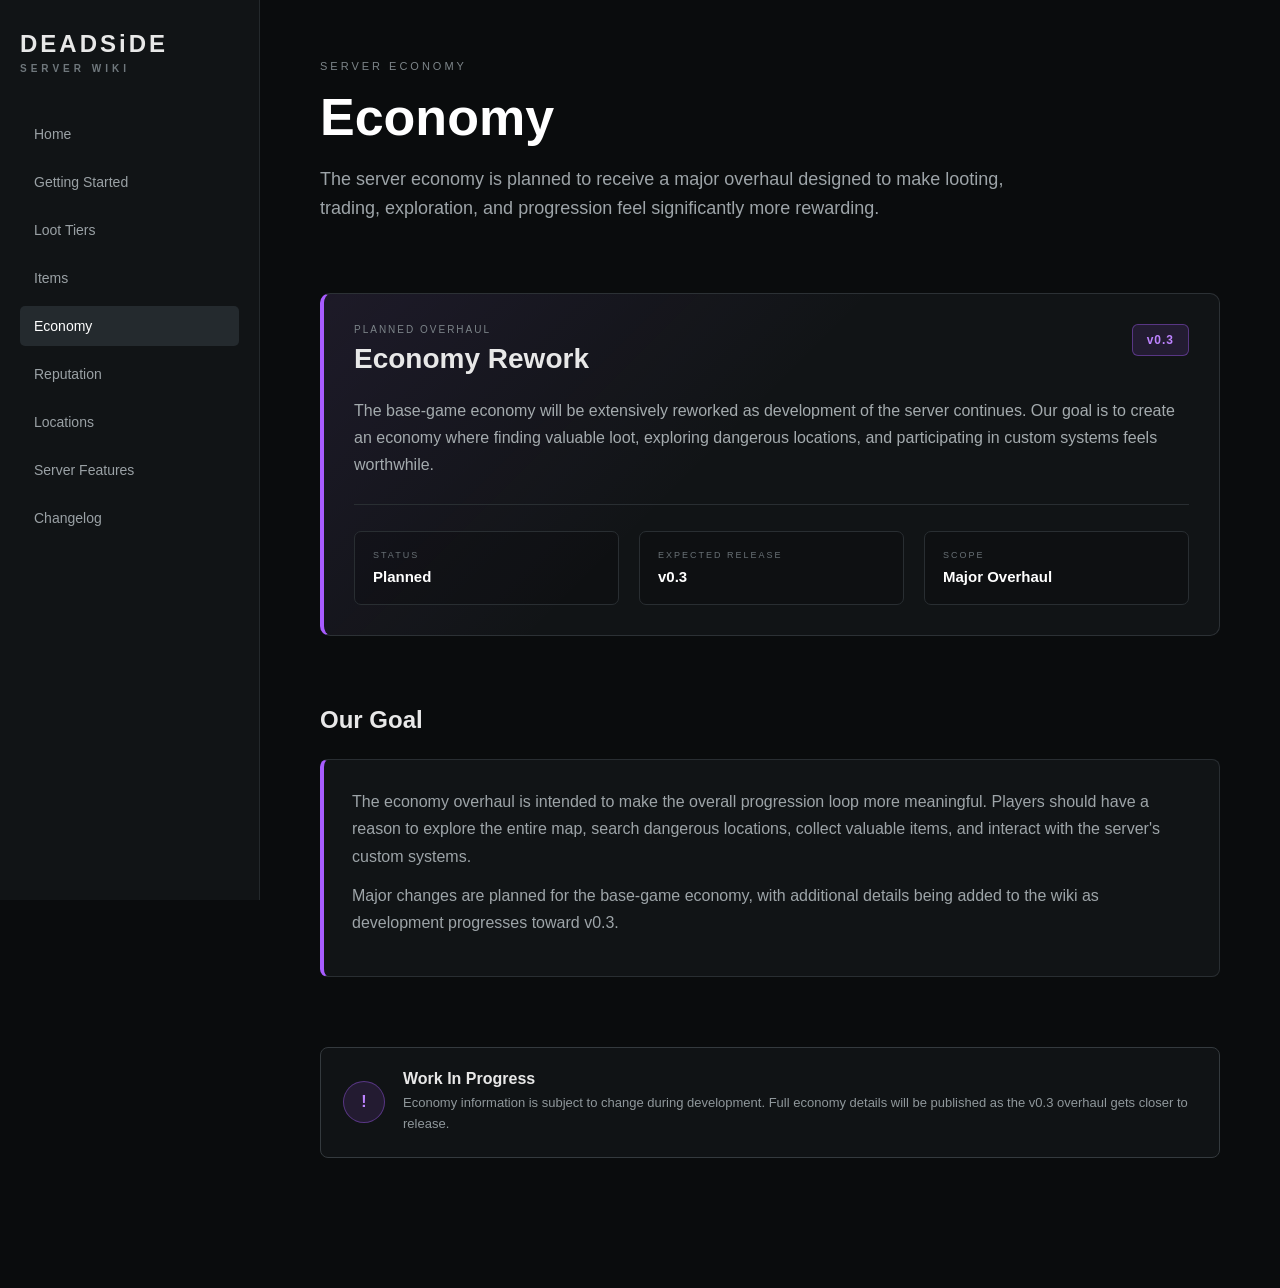
==== economy.html @ f86b20c0 "added economy page" ====
<!DOCTYPE html>
<html lang="en">

<head>
    <meta charset="UTF-8">
    <meta name="viewport" content="width=device-width, initial-scale=1.0">

    <title>Economy | Deadside Wiki</title>

    <link rel="stylesheet" href="style.css">
</head>

<body>

    <!-- SIDEBAR -->
    <aside class="sidebar">

        <div class="logo">
            DEADSiDE
            <span>SERVER WIKI</span>
        </div>

        <nav>
            <a href="index.html">Home</a>
            <a href="getting-started.html">Getting Started</a>
            <a href="loot-tiers.html">Loot Tiers</a>
            <a href="items.html">Items</a>
            <a href="economy.html" class="active">Economy</a>
            <a href="#">Reputation</a>
            <a href="#">Locations</a>
            <a href="#">Server Features</a>
            <a href="#">Changelog</a>
        </nav>

    </aside>


    <!-- MAIN CONTENT -->
    <main class="content">

        <header class="hero">

            <p class="eyebrow">
                SERVER ECONOMY
            </p>

            <h1>Economy</h1>

            <p class="hero-text">
                The server economy is planned to receive a major overhaul
                designed to make looting, trading, exploration, and progression
                feel significantly more rewarding.
            </p>

        </header>


        <section class="section">

            <div class="economy-roadmap">

                <div class="economy-roadmap-header">

                    <div>
                        <p class="economy-label">PLANNED OVERHAUL</p>
                        <h2>Economy Rework</h2>
                    </div>

                    <span class="version-badge">
                        v0.3
                    </span>

                </div>


                <p class="economy-description">
                    The base-game economy will be extensively reworked as
                    development of the server continues. Our goal is to create
                    an economy where finding valuable loot, exploring dangerous
                    locations, and participating in custom systems feels
                    worthwhile.
                </p>


                <div class="economy-divider"></div>


                <div class="economy-info">

                    <div class="economy-info-block">
                        <span>STATUS</span>
                        <strong>Planned</strong>
                    </div>

                    <div class="economy-info-block">
                        <span>EXPECTED RELEASE</span>
                        <strong>v0.3</strong>
                    </div>

                    <div class="economy-info-block">
                        <span>SCOPE</span>
                        <strong>Major Overhaul</strong>
                    </div>

                </div>

            </div>

        </section>


        <section class="section">

            <h2>Our Goal</h2>

            <div class="guide-panel">

                <p>
                    The economy overhaul is intended to make the overall
                    progression loop more meaningful. Players should have a
                    reason to explore the entire map, search dangerous
                    locations, collect valuable items, and interact with the
                    server's custom systems.
                </p>

                <p>
                    Major changes are planned for the base-game economy,
                    with additional details being added to the wiki as
                    development progresses toward v0.3.
                </p>

            </div>

        </section>


        <section class="section">

            <div class="development-notice">

                <span class="development-icon">!</span>

                <div>
                    <h3>Work In Progress</h3>

                    <p>
                        Economy information is subject to change during
                        development. Full economy details will be published
                        as the v0.3 overhaul gets closer to release.
                    </p>
                </div>

            </div>

        </section>

    </main>

</body>

</html>
---- style.css ----
* {
    margin: 0;
    padding: 0;
    box-sizing: border-box;
}

body {
    font-family: Arial, Helvetica, sans-serif;
    background: #0a0c0d;
    color: #e8e8e8;
    display: flex;
    min-height: 100vh;
}


/* SIDEBAR */

.sidebar {
    width: 260px;
    background: #111416;
    border-right: 1px solid #24292c;
    padding: 30px 20px;
    position: fixed;
    height: 100vh;
}

.logo {
    font-size: 24px;
    font-weight: 800;
    letter-spacing: 3px;
    margin-bottom: 40px;
}

.logo span {
    display: block;
    font-size: 10px;
    color: #6f777c;
    letter-spacing: 4px;
    margin-top: 5px;
}

nav {
    display: flex;
    flex-direction: column;
    gap: 8px;
}

nav a {
    text-decoration: none;
    color: #9aa1a5;
    padding: 12px 14px;
    border-radius: 5px;
    font-size: 14px;
    transition: 0.2s;
}

nav a:hover {
    background: #1b2023;
    color: white;
}

nav a.active {
    background: #242a2e;
    color: white;
}


/* MAIN CONTENT */

.content {
    margin-left: 260px;
    padding: 60px;
    width: calc(100% - 260px);
}


/* HERO */

.hero {
    max-width: 900px;
    margin-bottom: 70px;
}

.eyebrow {
    color: #7d8589;
    letter-spacing: 3px;
    font-size: 11px;
    margin-bottom: 15px;
}

.hero h1 {
    font-size: 52px;
    margin-bottom: 18px;
    color: #ffffff;
}

.hero-text {
    color: #9da4a8;
    font-size: 18px;
    line-height: 1.6;
    max-width: 720px;
}


/* SECTIONS */

.section {
    margin-bottom: 70px;
}

.section h2 {
    font-size: 24px;
    margin-bottom: 25px;
}


/* CARDS */

.card-grid {
    display: grid;
    grid-template-columns: repeat(2, 1fr);
    gap: 18px;
}

.card {
    background: #111416;
    border: 1px solid #252a2d;
    padding: 25px;
    border-radius: 7px;
    transition: 0.2s;
}

.card:hover {
    border-color: #454d52;
    transform: translateY(-2px);
}

.card h3 {
    margin-bottom: 10px;
    font-size: 18px;
}

.card p {
    color: #8b9296;
    line-height: 1.5;
    font-size: 14px;
}


/* RARITIES */

.rarity-grid {
    display: grid;
    grid-template-columns: repeat(5, 1fr);
    gap: 12px;
}

.rarity {
    background: #111416;
    padding: 18px;
    text-align: center;
    border-radius: 5px;
    font-weight: bold;
    border-top: 4px solid;
}

.common {
    border-color: #a3a3a3;
}

.uncommon {
    border-color: #3ab85a;
}

.rare {
    border-color: #3d7cff;
}

.epic {
    border-color: #9f4df0;
}

.legendary {
    border-color: #e69b29;
}


/* FEATURES */

.feature-list {
    display: flex;
    flex-direction: column;
    border: 1px solid #24292c;
    border-radius: 6px;
    overflow: hidden;
}

.feature {
    padding: 18px;
    background: #101315;
    border-bottom: 1px solid #24292c;
}

.feature:last-child {
    border-bottom: none;
}

.feature span {
    color: #596166;
    margin-right: 20px;
    font-family: monospace;
}


/* MOBILE */

@media (max-width: 800px) {

    .sidebar {
        display: none;
    }

    .content {
        margin-left: 0;
        width: 100%;
        padding: 30px;
    }

    .hero h1 {
        font-size: 38px;
    }

    .card-grid {
        grid-template-columns: 1fr;
    }

    .rarity-grid {
        grid-template-columns: 1fr;
    }
}
/* ============================= */
/* LOOT TIER PAGE                */
/* ============================= */

.tier-card {
    position: relative;
    overflow: hidden;
    background: linear-gradient(
        135deg,
        rgba(20, 23, 25, 0.98),
        rgba(12, 14, 16, 0.98)
    );
    border: 1px solid #2a2f33;
    border-left: 5px solid;
    padding: 28px 30px;
    margin-bottom: 18px;
    border-radius: 10px;
    transition: 0.25s ease;
}

.tier-card::before {
    content: "";
    position: absolute;
    inset: 0;
    opacity: 0.12;
    pointer-events: none;
}

.tier-card:hover {
    transform: translateY(-3px);
    border-color: #4a5055;
}

.tier-header {
    display: flex;
    align-items: center;
    gap: 14px;
    margin-bottom: 14px;
}

.tier-header h2 {
    margin: 0;
    font-size: 24px;
    letter-spacing: 0.5px;
}

.tier-card p {
    color: #a0a7ab;
    line-height: 1.7;
    max-width: 850px;
    font-size: 15px;
}

.tier-dot {
    width: 14px;
    height: 14px;
    border-radius: 50%;
    display: inline-block;
    box-shadow: 0 0 12px currentColor;
}


/* COMMON */

.tier-common {
    border-left-color: #b9b9b9;
    box-shadow: inset 0 0 28px rgba(185, 185, 185, 0.04);
}

.tier-common::before {
    background: linear-gradient(
        90deg,
        rgba(185, 185, 185, 0.18),
        transparent 35%
    );
}

.tier-common .tier-dot {
    background: #b9b9b9;
    color: #b9b9b9;
}

.tier-common .tier-header h2 {
    color: #d2d2d2;
}


/* UNCOMMON */

.tier-uncommon {
    border-left-color: #3fcf6a;
    box-shadow: inset 0 0 32px rgba(63, 207, 106, 0.05);
}

.tier-uncommon::before {
    background: linear-gradient(
        90deg,
        rgba(63, 207, 106, 0.2),
        transparent 35%
    );
}

.tier-uncommon .tier-dot {
    background: #3fcf6a;
    color: #3fcf6a;
}

.tier-uncommon .tier-header h2 {
    color: #57dc7c;
}


/* RARE */

.tier-rare {
    border-left-color: #4b88ff;
    box-shadow: inset 0 0 32px rgba(75, 136, 255, 0.06);
}

.tier-rare::before {
    background: linear-gradient(
        90deg,
        rgba(75, 136, 255, 0.22),
        transparent 35%
    );
}

.tier-rare .tier-dot {
    background: #4b88ff;
    color: #4b88ff;
}

.tier-rare .tier-header h2 {
    color: #68a0ff;
}


/* EPIC */

.tier-epic {
    border-left-color: #a85cff;
    box-shadow: inset 0 0 34px rgba(168, 92, 255, 0.06);
}

.tier-epic::before {
    background: linear-gradient(
        90deg,
        rgba(168, 92, 255, 0.22),
        transparent 35%
    );
}

.tier-epic .tier-dot {
    background: #a85cff;
    color: #a85cff;
}

.tier-epic .tier-header h2 {
    color: #bd83ff;
}


/* LEGENDARY */

.tier-legendary {
    border-left-color: #ffab32;
    box-shadow:
        inset 0 0 38px rgba(255, 171, 50, 0.07),
        0 0 18px rgba(255, 171, 50, 0.05);
}

.tier-legendary::before {
    background: linear-gradient(
        90deg,
        rgba(255, 171, 50, 0.25),
        transparent 40%
    );
}

.tier-legendary .tier-dot {
    background: #ffab32;
    color: #ffab32;
}

.tier-legendary .tier-header h2 {
    color: #ffc15d;
}


/* TIER CARD HOVER GLOWS */

.tier-common:hover {
    box-shadow: 0 0 24px rgba(185, 185, 185, 0.08);
}

.tier-uncommon:hover {
    box-shadow: 0 0 24px rgba(63, 207, 106, 0.12);
}

.tier-rare:hover {
    box-shadow: 0 0 24px rgba(75, 136, 255, 0.14);
}

.tier-epic:hover {
    box-shadow: 0 0 24px rgba(168, 92, 255, 0.14);
}

.tier-legendary:hover {
    box-shadow: 0 0 28px rgba(255, 171, 50, 0.18);
}

/* ============================= */
/* ITEMS PAGE FIX                */
/* ============================= */

.items-grid {
    display: grid;
    grid-template-columns: repeat(2, minmax(0, 1fr));
    gap: 24px;
}

.item-card {
    background: #111416;
    border: 1px solid #2a2f33;
    border-radius: 12px;
    overflow: hidden;
    max-width: 700px;
}

.item-image-wrap {
    width: 100%;
    height: 320px;
    background: #0d1012;

    display: flex;
    align-items: center;
    justify-content: center;

    overflow: hidden;
}

.item-image-wrap img {
    width: 100%;
    height: 100%;

    object-fit: cover;
    display: block;
}

.item-content {
    padding: 26px;
}

.item-top {
    display: flex;
    justify-content: space-between;
    align-items: flex-start;
    gap: 20px;
}

.item-category {
    color: #727a7f;
    font-size: 10px;
    letter-spacing: 2px;
    margin-bottom: 8px;
}

.item-card h2 {
    font-size: 24px;
    margin: 0;
    color: white;
}

.item-description {
    margin-top: 18px;
    color: #a5acb0;
    line-height: 1.6;
}

.item-purpose {
    margin-top: 22px;
    padding-top: 18px;
    border-top: 1px solid #292e31;
}

.item-purpose span {
    display: block;
    color: #777f84;
    font-size: 10px;
    letter-spacing: 2px;
    margin-bottom: 8px;
}

.item-purpose p {
    color: #c2c7ca;
    line-height: 1.6;
}

.item-rarity {
    padding: 7px 11px;
    border-radius: 5px;

    font-size: 11px;
    font-weight: bold;

    text-transform: uppercase;
    letter-spacing: 1px;
}

.epic-badge {
    color: #bd83ff;
    background: rgba(168, 92, 255, 0.12);
    border: 1px solid rgba(168, 92, 255, 0.4);
}

.epic-item {
    border-top: 3px solid #a85cff;
}

.epic-item:hover {
    box-shadow: 0 0 28px rgba(168, 92, 255, 0.12);
}

@media (max-width: 1000px) {

    .items-grid {
        grid-template-columns: 1fr;
    }

}
/* TRANSPARENT ITEM IMAGES */

.item-image-transparent {
    background:
        radial-gradient(
            circle at center,
            rgba(168, 92, 255, 0.10),
            transparent 65%
        ),
        #0d1012;
}

.item-image-transparent img {
    width: 85% !important;
    height: 85% !important;
    object-fit: contain !important;
    filter:
        drop-shadow(0 15px 18px rgba(0, 0, 0, 0.55))
        drop-shadow(0 0 15px rgba(168, 92, 255, 0.10));
}
/* LEGENDARY ITEM STYLING */

.legendary-badge {
    color: #ffc15d;
    background: rgba(255, 171, 50, 0.12);
    border: 1px solid rgba(255, 171, 50, 0.4);
}

.legendary-item {
    border-top: 3px solid #ffab32;
}

.legendary-item:hover {
    box-shadow: 0 0 28px rgba(255, 171, 50, 0.16);
}

/* ============================= */
/* GETTING STARTED PAGE          */
/* ============================= */

.start-grid {
    display: grid;
    grid-template-columns: repeat(2, minmax(0, 1fr));
    gap: 18px;
}

.start-card {
    position: relative;
    background: linear-gradient(
        145deg,
        rgba(20, 23, 25, 0.98),
        rgba(12, 14, 16, 0.98)
    );
    border: 1px solid #292e32;
    border-radius: 10px;
    padding: 26px;
    overflow: hidden;
    transition: 0.25s ease;
}

.start-card:hover {
    transform: translateY(-3px);
    border-color: #474e53;
}

.start-number {
    display: block;
    color: #596166;
    font-size: 12px;
    font-family: monospace;
    margin-bottom: 16px;
    letter-spacing: 2px;
}

.start-card h3 {
    font-size: 20px;
    color: #fff;
    margin-bottom: 10px;
}

.start-card p {
    color: #9da4a8;
    font-size: 14px;
    line-height: 1.65;
}

.wiki-link {
    display: inline-block;
    margin-top: 16px;
    color: #bd83ff;
    text-decoration: none;
    font-size: 13px;
    font-weight: bold;
}

.wiki-link:hover {
    color: #d2adff;
}

.guide-panel {
    background: #111416;
    border: 1px solid #292e32;
    border-left: 4px solid #a85cff;
    padding: 28px;
    border-radius: 8px;
}

.guide-panel h3 {
    margin-bottom: 12px;
    font-size: 21px;
}

.guide-panel p {
    color: #9da4a8;
    line-height: 1.7;
    margin-bottom: 12px;
    max-width: 900px;
}

.goal-list {
    border: 1px solid #292e32;
    border-radius: 8px;
    overflow: hidden;
}

.goal-item {
    padding: 18px 20px;
    background: #101315;
    border-bottom: 1px solid #292e32;
    color: #c0c5c8;
}

.goal-item:last-child {
    border-bottom: none;
}

.goal-item span {
    color: #626a6f;
    margin-right: 18px;
    font-family: monospace;
}

.tips-box {
    background: #0f1214;
    border: 1px solid #292e32;
    border-radius: 8px;
    padding: 26px;
}

.tips-box p {
    color: #9da4a8;
    line-height: 1.7;
    margin-bottom: 16px;
}

.tips-box p:last-child {
    margin-bottom: 0;
}

.tips-box strong {
    color: #ffffff;
}

@media (max-width: 900px) {

    .start-grid {
        grid-template-columns: 1fr;
    }

}


/* ============================= */
/* ECONOMY PAGE                  */
/* ============================= */

.economy-roadmap {
    background:
        linear-gradient(
            135deg,
            rgba(168, 92, 255, 0.08),
            transparent 45%
        ),
        #111416;

    border: 1px solid #2c3135;
    border-left: 4px solid #a85cff;

    border-radius: 10px;
    padding: 30px;
}

.economy-roadmap-header {
    display: flex;
    justify-content: space-between;
    align-items: flex-start;
    gap: 20px;
}

.economy-label {
    color: #7c8489;
    font-size: 10px;
    letter-spacing: 2px;
    margin-bottom: 8px;
}

.economy-roadmap h2 {
    margin: 0;
    font-size: 28px;
}

.version-badge {
    color: #bd83ff;
    background: rgba(168, 92, 255, 0.12);
    border: 1px solid rgba(168, 92, 255, 0.4);

    padding: 8px 14px;
    border-radius: 6px;

    font-size: 12px;
    font-weight: bold;
    letter-spacing: 1px;
}

.economy-description {
    color: #a4abae;
    line-height: 1.7;
    max-width: 900px;
    margin-top: 22px;
}

.economy-divider {
    height: 1px;
    background: #292e32;
    margin: 26px 0;
}

.economy-info {
    display: grid;
    grid-template-columns: repeat(3, 1fr);
    gap: 20px;
}

.economy-info-block {
    background: rgba(0, 0, 0, 0.18);
    border: 1px solid #292e32;
    border-radius: 7px;
    padding: 18px;
}

.economy-info-block span {
    display: block;
    color: #687075;
    font-size: 9px;
    letter-spacing: 2px;
    margin-bottom: 8px;
}

.economy-info-block strong {
    color: #ffffff;
    font-size: 15px;
}


/* DEVELOPMENT NOTICE */

.development-notice {
    display: flex;
    align-items: center;
    gap: 18px;

    background: #101315;
    border: 1px solid #343a3e;
    border-radius: 8px;

    padding: 22px;
}

.development-icon {
    width: 42px;
    height: 42px;

    display: flex;
    align-items: center;
    justify-content: center;

    flex-shrink: 0;

    border-radius: 50%;

    background: rgba(168, 92, 255, 0.12);
    border: 1px solid rgba(168, 92, 255, 0.4);

    color: #bd83ff;
    font-weight: bold;
}

.development-notice h3 {
    font-size: 16px;
    margin-bottom: 5px;
}

.development-notice p {
    color: #8f979b;
    line-height: 1.6;
    font-size: 13px;
}


/* ECONOMY MOBILE */

@media (max-width: 800px) {

    .economy-info {
        grid-template-columns: 1fr;
    }

}
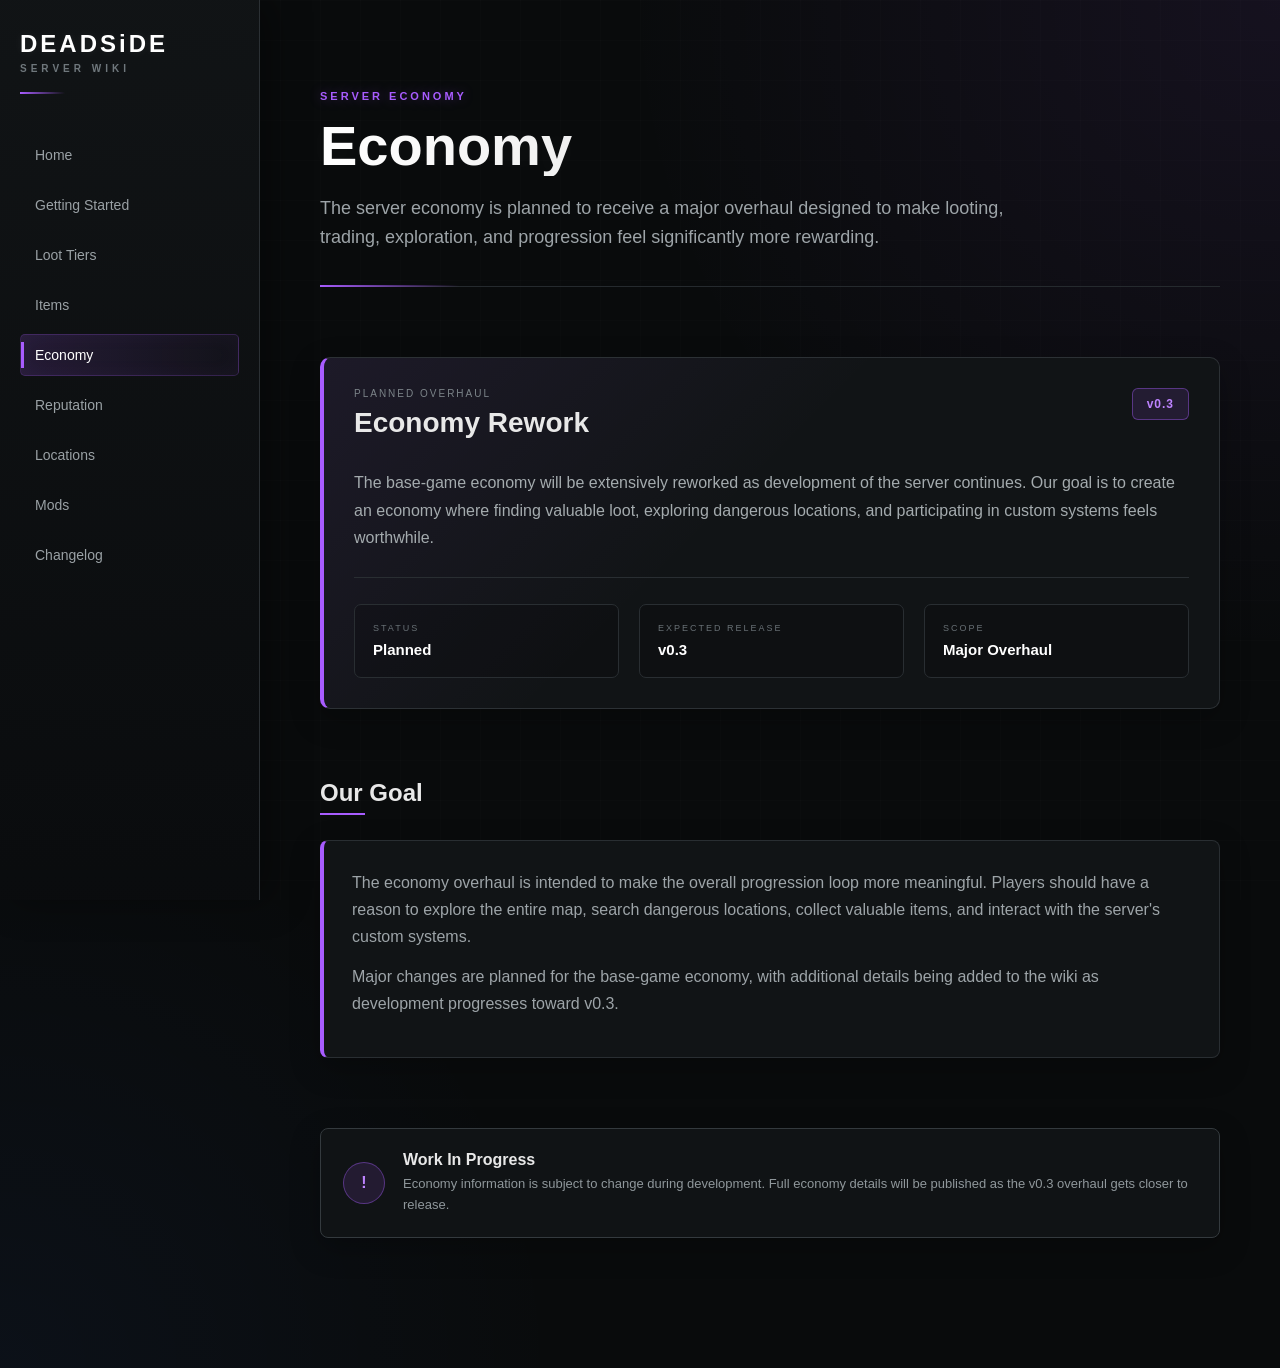
==== commit 33965790: "added mods tab" ====
--- a/economy.html
+++ b/economy.html
@@ -26,9 +26,9 @@
             <a href="loot-tiers.html">Loot Tiers</a>
             <a href="items.html">Items</a>
             <a href="economy.html" class="active">Economy</a>
-            <a href="#">Reputation</a>
-            <a href="#">Locations</a>
-            <a href="#">Server Features</a>
+            <a href="reputation.html">Reputation</a>
+            <a href="locations.html">Locations</a>
+            <a href="#">Mods</a>
             <a href="#">Changelog</a>
         </nav>
 
@@ -158,4 +158,6 @@
 
 </body>
 
+<script src="script.js"></script>
+
 </html>
--- a/style.css
+++ b/style.css
@@ -886,3 +886,736 @@
     }
 
 }
+
+
+/* ============================= */
+/* LOCATIONS PAGE                */
+/* ============================= */
+
+.location-grid {
+    display: grid;
+    grid-template-columns: repeat(2, minmax(0, 1fr));
+    gap: 22px;
+}
+
+.location-card {
+    background:
+        linear-gradient(
+            145deg,
+            rgba(20, 23, 25, 0.98),
+            rgba(12, 14, 16, 0.98)
+        );
+
+    border: 1px solid #2a2f33;
+    border-radius: 10px;
+    padding: 28px;
+
+    transition: 0.25s ease;
+}
+
+.location-card:hover {
+    transform: translateY(-3px);
+    border-color: #484f54;
+    box-shadow: 0 0 24px rgba(255, 255, 255, 0.03);
+}
+
+.location-card-top {
+    display: flex;
+    justify-content: space-between;
+    align-items: flex-start;
+    gap: 20px;
+    margin-bottom: 18px;
+}
+
+.location-category {
+    color: #747c81;
+    font-size: 10px;
+    letter-spacing: 2px;
+    margin-bottom: 7px;
+}
+
+.location-card h2 {
+    margin: 0;
+    color: #ffffff;
+    font-size: 24px;
+}
+
+.location-badge {
+    color: #bd83ff;
+    background: rgba(168, 92, 255, 0.12);
+    border: 1px solid rgba(168, 92, 255, 0.4);
+
+    padding: 7px 10px;
+    border-radius: 5px;
+
+    font-size: 10px;
+    font-weight: bold;
+    text-transform: uppercase;
+    letter-spacing: 1px;
+}
+
+.location-description {
+    color: #9ea5a9;
+    line-height: 1.7;
+    margin-bottom: 22px;
+}
+
+.location-info {
+    padding-top: 17px;
+    margin-top: 17px;
+    border-top: 1px solid #292e31;
+}
+
+.location-info span {
+    display: block;
+
+    color: #6f777c;
+    font-size: 9px;
+    letter-spacing: 2px;
+
+    margin-bottom: 7px;
+}
+
+.location-info p {
+    color: #c1c6c9;
+    line-height: 1.6;
+    font-size: 14px;
+}
+
+@media (max-width: 950px) {
+
+    .location-grid {
+        grid-template-columns: 1fr;
+    }
+
+}
+
+/* ============================= */
+/* GLOBAL VISUAL UPGRADE         */
+/* ============================= */
+
+body {
+    background:
+        radial-gradient(circle at top right, rgba(168, 92, 255, 0.08), transparent 35%),
+        radial-gradient(circle at bottom left, rgba(61, 124, 255, 0.05), transparent 30%),
+        #090b0c;
+    color: #e8e8e8;
+}
+
+/* subtle background texture */
+body::before {
+    content: "";
+    position: fixed;
+    inset: 0;
+    pointer-events: none;
+    z-index: -1;
+
+    background:
+        linear-gradient(rgba(255,255,255,0.012) 1px, transparent 1px),
+        linear-gradient(90deg, rgba(255,255,255,0.012) 1px, transparent 1px);
+
+    background-size: 40px 40px;
+}
+
+
+/* ============================= */
+/* SIDEBAR UPGRADE               */
+/* ============================= */
+
+.sidebar {
+    background:
+        linear-gradient(
+            180deg,
+            rgba(17, 20, 22, 0.98),
+            rgba(10, 12, 14, 0.98)
+        );
+
+    border-right: 1px solid #2b3034;
+
+    box-shadow:
+        12px 0 35px rgba(0, 0, 0, 0.35);
+}
+
+.logo {
+    position: relative;
+    color: #ffffff;
+    text-shadow:
+        0 0 10px rgba(255,255,255,0.08);
+}
+
+.logo::after {
+    content: "";
+    display: block;
+
+    width: 45px;
+    height: 2px;
+
+    margin-top: 18px;
+
+    background: linear-gradient(
+        90deg,
+        #a85cff,
+        transparent
+    );
+}
+
+nav a {
+    position: relative;
+    overflow: hidden;
+
+    border: 1px solid transparent;
+}
+
+nav a::before {
+    content: "";
+
+    position: absolute;
+
+    left: 0;
+    top: 50%;
+
+    width: 3px;
+    height: 0;
+
+    background: #a85cff;
+
+    transform: translateY(-50%);
+
+    transition: 0.2s ease;
+}
+
+nav a:hover {
+    background: rgba(255,255,255,0.035);
+    border-color: #292e32;
+    padding-left: 18px;
+}
+
+nav a:hover::before {
+    height: 55%;
+}
+
+nav a.active {
+    background:
+        linear-gradient(
+            90deg,
+            rgba(168,92,255,0.15),
+            rgba(168,92,255,0.03)
+        );
+
+    border: 1px solid rgba(168,92,255,0.22);
+
+    color: #ffffff;
+
+    box-shadow:
+        inset 0 0 20px rgba(168,92,255,0.05);
+}
+
+nav a.active::before {
+    height: 65%;
+}
+
+
+/* ============================= */
+/* HERO UPGRADE                  */
+/* ============================= */
+
+.hero {
+    position: relative;
+
+    padding: 30px 0 35px;
+
+    border-bottom: 1px solid #252a2e;
+}
+
+.hero::after {
+    content: "";
+
+    position: absolute;
+
+    left: 0;
+    bottom: -1px;
+
+    width: 140px;
+    height: 2px;
+
+    background: linear-gradient(
+        90deg,
+        #a85cff,
+        transparent
+    );
+}
+
+.hero h1 {
+    font-size: 56px;
+
+    line-height: 1.05;
+
+    text-shadow:
+        0 0 25px rgba(255,255,255,0.04);
+
+    background:
+        linear-gradient(
+            90deg,
+            #ffffff,
+            #c9c9c9
+        );
+
+    -webkit-background-clip: text;
+    -webkit-text-fill-color: transparent;
+}
+
+.eyebrow {
+    color: #a85cff;
+
+    font-weight: bold;
+
+    text-shadow:
+        0 0 12px rgba(168,92,255,0.35);
+}
+
+
+/* ============================= */
+/* SECTION TITLES                */
+/* ============================= */
+
+.section h2 {
+    position: relative;
+
+    display: inline-block;
+
+    padding-bottom: 8px;
+}
+
+.section > h2::after {
+    content: "";
+
+    position: absolute;
+
+    bottom: 0;
+    left: 0;
+
+    width: 45px;
+    height: 2px;
+
+    background: #a85cff;
+}
+
+
+/* ============================= */
+/* CARD UPGRADE                  */
+/* ============================= */
+
+.card,
+.start-card,
+.location-card,
+.item-card,
+.tier-card,
+.guide-panel,
+.economy-roadmap,
+.tips-box,
+.goal-list,
+.development-notice {
+
+    box-shadow:
+        0 10px 30px rgba(0,0,0,0.25);
+
+    backdrop-filter: blur(3px);
+}
+
+.card {
+    position: relative;
+    overflow: hidden;
+}
+
+.card::after {
+    content: "";
+
+    position: absolute;
+
+    inset: auto 0 0 0;
+
+    height: 2px;
+
+    background:
+        linear-gradient(
+            90deg,
+            transparent,
+            #a85cff,
+            transparent
+        );
+
+    opacity: 0;
+
+    transition: 0.25s ease;
+}
+
+.card:hover::after {
+    opacity: 1;
+}
+
+.card:hover {
+    transform: translateY(-4px);
+
+    box-shadow:
+        0 16px 38px rgba(0,0,0,0.35),
+        0 0 20px rgba(168,92,255,0.05);
+}
+
+
+/* ============================= */
+/* FEATURE LIST UPGRADE          */
+/* ============================= */
+
+.feature {
+    position: relative;
+
+    transition: 0.2s ease;
+}
+
+.feature:hover {
+    background: #15191c;
+
+    padding-left: 25px;
+
+    color: #ffffff;
+}
+
+.feature span {
+    color: #a85cff;
+}
+
+
+/* ============================= */
+/* RARITY GLOW                   */
+/* ============================= */
+
+.rarity {
+    transition: 0.25s ease;
+
+    box-shadow:
+        0 10px 20px rgba(0,0,0,0.18);
+}
+
+.rarity:hover {
+    transform: translateY(-4px) scale(1.02);
+}
+
+.common:hover {
+    box-shadow: 0 0 22px rgba(185,185,185,0.12);
+}
+
+.uncommon:hover {
+    box-shadow: 0 0 22px rgba(63,207,106,0.18);
+}
+
+.rare:hover {
+    box-shadow: 0 0 22px rgba(75,136,255,0.22);
+}
+
+.epic:hover {
+    box-shadow: 0 0 24px rgba(168,92,255,0.22);
+}
+
+.legendary:hover {
+    box-shadow: 0 0 26px rgba(255,171,50,0.25);
+}
+
+
+/* ============================= */
+/* LINKS                         */
+/* ============================= */
+
+.wiki-link {
+    position: relative;
+
+    transition: 0.2s ease;
+}
+
+.wiki-link:hover {
+    text-shadow:
+        0 0 10px rgba(168,92,255,0.55);
+
+    transform: translateX(3px);
+}
+
+
+/* ============================= */
+/* SCROLLBAR                     */
+/* ============================= */
+
+::-webkit-scrollbar {
+    width: 10px;
+}
+
+::-webkit-scrollbar-track {
+    background: #0b0d0e;
+}
+
+::-webkit-scrollbar-thumb {
+    background: #272c30;
+    border-radius: 10px;
+}
+
+::-webkit-scrollbar-thumb:hover {
+    background: #3a4045;
+}
+
+
+/* ============================= */
+/* PAGE ENTRY ANIMATION          */
+/* ============================= */
+
+.content {
+    animation: fadeInPage 0.45s ease;
+}
+
+@keyframes fadeInPage {
+
+    from {
+        opacity: 0;
+        transform: translateY(8px);
+    }
+
+    to {
+        opacity: 1;
+        transform: translateY(0);
+    }
+
+}
+
+
+/* ============================= */
+/* MODS PAGE                     */
+/* ============================= */
+
+.mods-header {
+    display: flex;
+    justify-content: space-between;
+    align-items: flex-end;
+    gap: 30px;
+
+    margin-bottom: 25px;
+}
+
+.mods-header h2 {
+    margin-bottom: 8px;
+}
+
+.mods-header p {
+    color: #858d92;
+    font-size: 13px;
+}
+
+.mods-count {
+    text-align: right;
+}
+
+.mods-count span {
+    display: block;
+
+    color: #656d72;
+    font-size: 9px;
+    letter-spacing: 2px;
+
+    margin-bottom: 5px;
+}
+
+.mods-count strong {
+    color: #ffffff;
+    font-size: 13px;
+}
+
+
+/* MOD GRID */
+
+.mods-grid {
+    display: grid;
+
+    grid-template-columns:
+        repeat(3, minmax(0, 1fr));
+
+    gap: 15px;
+}
+
+
+/* INDIVIDUAL MOD */
+
+.mod-card {
+    position: relative;
+
+    background:
+        linear-gradient(
+            145deg,
+            rgba(19, 22, 24, 0.98),
+            rgba(11, 13, 15, 0.98)
+        );
+
+    border: 1px solid #292e32;
+    border-radius: 8px;
+
+    padding: 18px;
+
+    min-height: 180px;
+
+    display: flex;
+    flex-direction: column;
+
+    transition: 0.22s ease;
+
+    overflow: hidden;
+}
+
+.mod-card::after {
+    content: "";
+
+    position: absolute;
+
+    left: 0;
+    right: 0;
+    bottom: 0;
+
+    height: 2px;
+
+    background:
+        linear-gradient(
+            90deg,
+            transparent,
+            #a85cff,
+            transparent
+        );
+
+    opacity: 0;
+
+    transition: 0.2s ease;
+}
+
+.mod-card:hover {
+    transform: translateY(-3px);
+
+    border-color: #444b50;
+
+    box-shadow:
+        0 12px 28px rgba(0,0,0,0.3),
+        0 0 18px rgba(168,92,255,0.06);
+}
+
+.mod-card:hover::after {
+    opacity: 1;
+}
+
+
+/* MOD HEADER */
+
+.mod-card-top {
+    display: flex;
+
+    justify-content: space-between;
+    align-items: flex-start;
+
+    gap: 12px;
+
+    margin-bottom: 12px;
+}
+
+.mod-category {
+    color: #747c81;
+
+    font-size: 8px;
+    letter-spacing: 2px;
+
+    margin-bottom: 5px;
+}
+
+.mod-card h3 {
+    color: #ffffff;
+
+    font-size: 17px;
+
+    margin: 0;
+}
+
+
+/* STATUS */
+
+.mod-status {
+    color: #57dc7c;
+
+    background:
+        rgba(63, 207, 106, 0.08);
+
+    border:
+        1px solid rgba(63, 207, 106, 0.25);
+
+    padding: 4px 7px;
+
+    border-radius: 4px;
+
+    font-size: 8px;
+
+    text-transform: uppercase;
+    letter-spacing: 1px;
+}
+
+
+/* DESCRIPTION */
+
+.mod-description {
+    color: #92999d;
+
+    font-size: 12px;
+    line-height: 1.55;
+
+    margin-bottom: 16px;
+}
+
+
+/* WORKSHOP LINK */
+
+.mod-link {
+    margin-top: auto;
+
+    color: #bd83ff;
+
+    text-decoration: none;
+
+    font-size: 11px;
+    font-weight: bold;
+
+    transition: 0.2s ease;
+}
+
+.mod-link:hover {
+    color: #d2adff;
+
+    text-shadow:
+        0 0 9px rgba(168,92,255,0.5);
+}
+
+
+/* RESPONSIVE */
+
+@media (max-width: 1100px) {
+
+    .mods-grid {
+        grid-template-columns:
+            repeat(2, minmax(0, 1fr));
+    }
+
+}
+
+@media (max-width: 700px) {
+
+    .mods-grid {
+        grid-template-columns: 1fr;
+    }
+
+    .mods-header {
+        flex-direction: column;
+        align-items: flex-start;
+    }
+
+    .mods-count {
+        text-align: left;
+    }
+
+}
